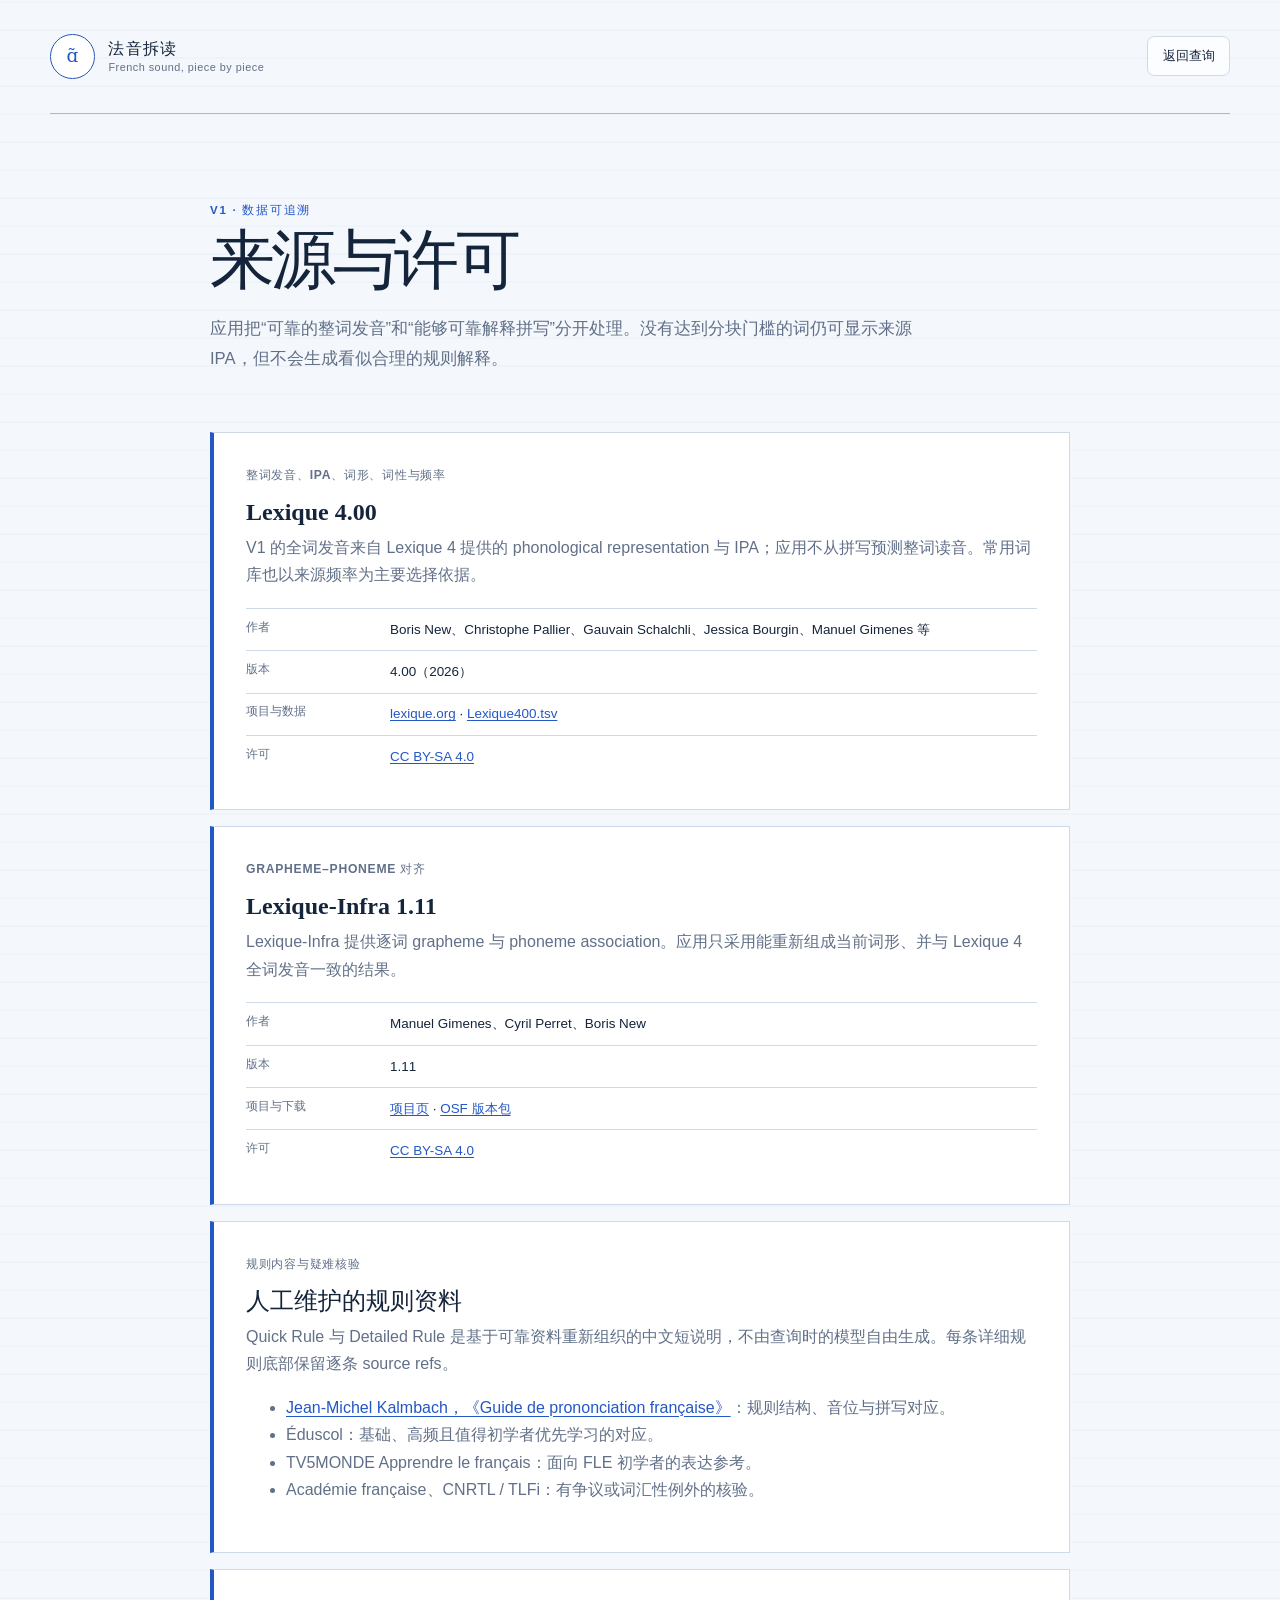
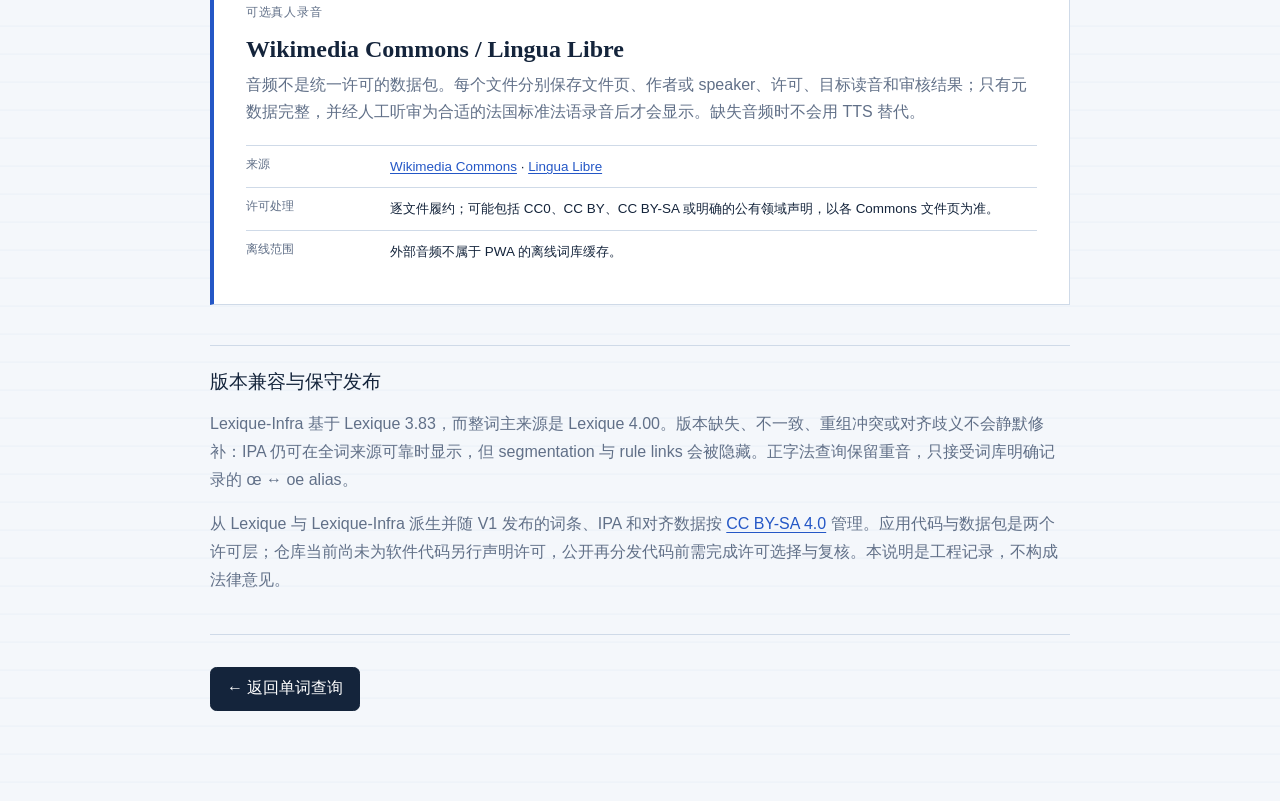
==== sources.html @ c05f5224 "Publish French pronunciation PWA" ====
<!doctype html>
<html lang="zh-CN">
<head>
  <meta charset="utf-8">
  <meta name="viewport" content="width=device-width, initial-scale=1">
  <meta name="theme-color" content="#17335f">
  <meta name="description" content="法音拆读 V1 的数据来源、许可、筛选原则和已知限制。">
  <title>来源与许可 · 法音拆读</title>
  <link rel="icon" href="icon.svg" type="image/svg+xml">
  <link rel="stylesheet" href="style.css">
</head>
<body>
  <a class="skip-link" href="#sources">跳到来源正文</a>
  <header class="site-header">
    <a class="brand" href="./" aria-label="返回法音拆读首页"><span class="brand-mark" aria-hidden="true">ɑ̃</span><span><strong>法音拆读</strong><small>French sound, piece by piece</small></span></a>
    <a class="quiet-link" href="./index.html">返回查询</a>
  </header>

  <main id="sources" class="document-main">
    <header class="document-hero">
      <p class="eyebrow">V1 · 数据可追溯</p>
      <h1>来源与许可</h1>
      <p class="document-lead">应用把“可靠的整词发音”和“能够可靠解释拼写”分开处理。没有达到分块门槛的词仍可显示来源 IPA，但不会生成看似合理的规则解释。</p>
    </header>

    <article class="source-card">
      <p class="source-role">整词发音、IPA、词形、词性与频率</p>
      <h2>Lexique 4.00</h2>
      <p>V1 的全词发音来自 Lexique 4 提供的 phonological representation 与 IPA；应用不从拼写预测整词读音。常用词库也以来源频率为主要选择依据。</p>
      <dl>
        <div><dt>作者</dt><dd>Boris New、Christophe Pallier、Gauvain Schalchli、Jessica Bourgin、Manuel Gimenes 等</dd></div>
        <div><dt>版本</dt><dd>4.00（2026）</dd></div>
        <div><dt>项目与数据</dt><dd><a href="https://www.lexique.org/" rel="noreferrer">lexique.org</a> · <a href="https://www.lexique.org/databases/Lexique400/Lexique400.tsv" rel="noreferrer">Lexique400.tsv</a></dd></div>
        <div><dt>许可</dt><dd><a href="https://creativecommons.org/licenses/by-sa/4.0/deed.zh-hans" rel="noreferrer">CC BY-SA 4.0</a></dd></div>
      </dl>
    </article>

    <article class="source-card">
      <p class="source-role">GRAPHEME–PHONEME 对齐</p>
      <h2>Lexique-Infra 1.11</h2>
      <p>Lexique-Infra 提供逐词 grapheme 与 phoneme association。应用只采用能重新组成当前词形、并与 Lexique 4 全词发音一致的结果。</p>
      <dl>
        <div><dt>作者</dt><dd>Manuel Gimenes、Cyril Perret、Boris New</dd></div>
        <div><dt>版本</dt><dd>1.11</dd></div>
        <div><dt>项目与下载</dt><dd><a href="https://www.lexique.org/?page_id=331" rel="noreferrer">项目页</a> · <a href="https://osf.io/xenas/download" rel="noreferrer">OSF 版本包</a></dd></div>
        <div><dt>许可</dt><dd><a href="https://creativecommons.org/licenses/by-sa/4.0/deed.zh-hans" rel="noreferrer">CC BY-SA 4.0</a></dd></div>
      </dl>
    </article>

    <article class="source-card">
      <p class="source-role">规则内容与疑难核验</p>
      <h2>人工维护的规则资料</h2>
      <p>Quick Rule 与 Detailed Rule 是基于可靠资料重新组织的中文短说明，不由查询时的模型自由生成。每条详细规则底部保留逐条 source refs。</p>
      <ul>
        <li><a href="https://research.jyu.fi/phonfr/index.html" rel="noreferrer">Jean-Michel Kalmbach，《Guide de prononciation française》</a>：规则结构、音位与拼写对应。</li>
        <li>Éduscol：基础、高频且值得初学者优先学习的对应。</li>
        <li>TV5MONDE Apprendre le français：面向 FLE 初学者的表达参考。</li>
        <li>Académie française、CNRTL / TLFi：有争议或词汇性例外的核验。</li>
      </ul>
    </article>

    <article class="source-card">
      <p class="source-role">可选真人录音</p>
      <h2>Wikimedia Commons / Lingua Libre</h2>
      <p>音频不是统一许可的数据包。每个文件分别保存文件页、作者或 speaker、许可、目标读音和审核结果；只有元数据完整，并经人工听审为合适的法国标准法语录音后才会显示。缺失音频时不会用 TTS 替代。</p>
      <dl>
        <div><dt>来源</dt><dd><a href="https://commons.wikimedia.org/" rel="noreferrer">Wikimedia Commons</a> · <a href="https://lingualibre.org/" rel="noreferrer">Lingua Libre</a></dd></div>
        <div><dt>许可处理</dt><dd>逐文件履约；可能包括 CC0、CC BY、CC BY-SA 或明确的公有领域声明，以各 Commons 文件页为准。</dd></div>
        <div><dt>离线范围</dt><dd>外部音频不属于 PWA 的离线词库缓存。</dd></div>
      </dl>
    </article>

    <section class="method-note">
      <h2>版本兼容与保守发布</h2>
      <p>Lexique-Infra 基于 Lexique 3.83，而整词主来源是 Lexique 4.00。版本缺失、不一致、重组冲突或对齐歧义不会静默修补：IPA 仍可在全词来源可靠时显示，但 segmentation 与 rule links 会被隐藏。正字法查询保留重音，只接受词库明确记录的 <span lang="fr">œ ↔ oe</span> alias。</p>
      <p>从 Lexique 与 Lexique-Infra 派生并随 V1 发布的词条、IPA 和对齐数据按 <a href="https://creativecommons.org/licenses/by-sa/4.0/deed.zh-hans" rel="noreferrer">CC BY-SA 4.0</a> 管理。应用代码与数据包是两个许可层；仓库当前尚未为软件代码另行声明许可，公开再分发代码前需完成许可选择与复核。本说明是工程记录，不构成法律意见。</p>
    </section>

    <a class="back-home" href="./index.html">← 返回单词查询</a>
  </main>
</body>
</html>
---- style.css ----
:root {
  color-scheme: light;
  --paper: #f4f7fb;
  --paper-deep: #e9eff7;
  --surface: #ffffff;
  --ink: #14243b;
  --muted: #617088;
  --hairline: #cfdae8;
  --rule-blue: #2457c6;
  --rule-blue-soft: #e7efff;
  --silent: #67758a;
  --silent-soft: #edf1f5;
  --special: #985413;
  --special-soft: #fff0dc;
  --danger: #aa2e25;
  --danger-soft: #fff0ee;
  --success: #276a54;
  --shadow: 0 24px 70px rgba(28, 51, 85, 0.12);
  --display: "Iowan Old Style", "Palatino Linotype", "Songti SC", STSong, serif;
  --body: "Segoe UI", "Microsoft YaHei UI", "PingFang SC", sans-serif;
  --phonetic: "Charis SIL", "Doulos SIL", "Times New Roman", serif;
  font-family: var(--body);
  color: var(--ink);
  background: var(--paper);
  font-synthesis: none;
}

* { box-sizing: border-box; }

html { scroll-behavior: smooth; }

body {
  margin: 0;
  min-width: 320px;
  min-height: 100vh;
  background:
    linear-gradient(rgba(71, 116, 185, 0.055) 1px, transparent 1px) 0 7.1rem / 100% 1.75rem,
    var(--paper);
}

button, input { font: inherit; }
button { color: inherit; }
a { color: var(--rule-blue); text-underline-offset: 0.18em; }

button:focus-visible,
input:focus-visible,
a:focus-visible,
summary:focus-visible {
  outline: 3px solid rgba(36, 87, 198, 0.32);
  outline-offset: 3px;
}

.skip-link {
  position: fixed;
  z-index: 50;
  left: 1rem;
  top: 1rem;
  transform: translateY(-180%);
  padding: 0.7rem 1rem;
  border-radius: 0.4rem;
  background: var(--ink);
  color: white;
}
.skip-link:focus { transform: translateY(0); }

.site-header {
  width: min(1180px, calc(100% - 3rem));
  margin: 0 auto;
  min-height: 7.1rem;
  display: flex;
  align-items: center;
  justify-content: space-between;
  gap: 2rem;
  border-bottom: 1px solid rgba(93, 116, 148, 0.45);
}

.brand {
  display: inline-flex;
  align-items: center;
  gap: 0.85rem;
  color: var(--ink);
  text-decoration: none;
}

.brand-mark {
  width: 2.8rem;
  height: 2.8rem;
  display: grid;
  place-items: center;
  border: 1px solid var(--rule-blue);
  border-radius: 50%;
  font: 1.15rem/1 var(--phonetic);
  color: var(--rule-blue);
  background: var(--surface);
}

.brand strong { display: block; font: 700 1rem/1.2 var(--body); letter-spacing: 0.08em; }
.brand small { display: block; margin-top: 0.2rem; color: var(--muted); font: 0.68rem/1.2 var(--body); letter-spacing: 0.045em; }

.header-actions { display: flex; align-items: center; justify-content: flex-end; gap: 0.7rem; }
.offline-status { color: var(--success); font-size: 0.78rem; white-space: nowrap; }
.offline-status::before { content: ""; display: inline-block; width: 0.45rem; height: 0.45rem; margin-right: 0.4rem; border-radius: 50%; background: currentColor; vertical-align: 0.08rem; }
.offline-status.is-offline { color: var(--special); }

.quiet-button,
.copy-link,
.primary-inline {
  border: 1px solid var(--hairline);
  border-radius: 0.45rem;
  padding: 0.62rem 0.9rem;
  background: rgba(255, 255, 255, 0.74);
  cursor: pointer;
}
.quiet-button:hover, .copy-link:hover { border-color: var(--rule-blue); color: var(--rule-blue); }

main { width: min(1180px, calc(100% - 3rem)); margin: 0 auto; }

.lookup-hero {
  min-height: 28rem;
  display: grid;
  grid-template-columns: minmax(0, 1fr) minmax(32rem, 1.05fr);
  gap: clamp(3rem, 6vw, 5rem);
  align-items: center;
  padding: 4.6rem 0 4.1rem;
}

.eyebrow {
  margin: 0 0 0.7rem;
  color: var(--rule-blue);
  font-size: 0.72rem;
  font-weight: 760;
  letter-spacing: 0.15em;
  text-transform: uppercase;
}

h1, h2, h3, p { margin-top: 0; }

h1 {
  margin-bottom: 1.15rem;
  font: 700 clamp(2.7rem, 5.1vw, 4.6rem)/0.98 var(--display);
  letter-spacing: -0.055em;
}

.hero-note { max-width: 31rem; margin-bottom: 0; color: var(--muted); line-height: 1.78; }

.lookup-form {
  position: relative;
  padding: clamp(1.4rem, 3vw, 2.25rem);
  border: 1px solid rgba(79, 108, 150, 0.42);
  border-left: 0.33rem solid var(--danger);
  background: rgba(255, 255, 255, 0.88);
  box-shadow: var(--shadow);
  backdrop-filter: blur(12px);
}

.lookup-form > label {
  display: block;
  margin-bottom: 0.9rem;
  font-weight: 720;
  letter-spacing: 0.02em;
}

.search-line { display: grid; grid-template-columns: 1fr auto; align-items: stretch; }
.search-line input {
  width: 100%;
  min-width: 0;
  border: 0;
  border-bottom: 2px solid var(--ink);
  border-radius: 0;
  padding: 0.45rem 0.3rem 0.55rem;
  background: transparent;
  color: var(--ink);
  font: 700 clamp(1.8rem, 4vw, 3.1rem)/1.1 var(--display);
  letter-spacing: -0.025em;
}
.search-line input::placeholder { color: #9aa6b7; }
.search-line input:focus { border-color: var(--rule-blue); outline: none; }

.search-button {
  margin-left: 1rem;
  border: 0;
  border-radius: 0.45rem;
  padding: 0.7rem 1.3rem;
  background: var(--ink);
  color: white;
  font-weight: 740;
  cursor: pointer;
}
.search-button:hover { background: var(--rule-blue); }

#search-help { margin: 0.85rem 0 0; color: var(--muted); font-size: 0.82rem; }
kbd { border: 1px solid var(--hairline); border-bottom-width: 2px; border-radius: 0.25rem; padding: 0 0.32rem; background: var(--paper); font-size: 0.72rem; }

.sample-words { display: flex; flex-wrap: wrap; align-items: center; gap: 0.45rem; margin-top: 1.45rem; }
.sample-words span { margin-right: 0.25rem; color: var(--muted); font-size: 0.78rem; }
.sample-words button,
.example-list button {
  border: 0;
  border-radius: 999px;
  padding: 0.38rem 0.68rem;
  background: var(--rule-blue-soft);
  color: #173f95;
  font: 0.86rem/1.2 var(--display);
  cursor: pointer;
}
.sample-words button:hover, .example-list button:hover { background: var(--rule-blue); color: white; }

.audit-strip {
  display: grid;
  grid-template-columns: repeat(4, 1fr);
  margin-bottom: 2.5rem;
  border-block: 1px solid var(--hairline);
  background: rgba(244, 247, 251, 0.82);
}
.audit-strip p { display: flex; align-items: baseline; gap: 0.6rem; margin: 0; padding: 1.05rem 1.1rem; border-right: 1px solid var(--hairline); }
.audit-strip p:first-child { padding-left: 0; }
.audit-strip p:last-child { border-right: 0; }
.audit-strip strong { font: 700 1.25rem/1 var(--phonetic); }
.audit-strip span { color: var(--muted); font-size: 0.78rem; }

.legend { display: flex; flex-wrap: wrap; gap: 0.8rem 1.25rem; margin-bottom: 1.1rem; color: var(--muted); font-size: 0.78rem; }
.legend span { display: inline-flex; align-items: center; gap: 0.38rem; }
.legend-dot { width: 0.58rem; height: 0.58rem; border-radius: 0.13rem; background: var(--hairline); }
.legend-dot.rule { background: var(--rule-blue); }
.legend-dot.silent { background: var(--silent); }
.legend-dot.special { background: var(--special); }
.legend-dot.uncertain { background: var(--danger); }

.result-shell { scroll-margin-top: 1.5rem; min-height: 26rem; padding-bottom: 5rem; }
.loading-state { min-height: 22rem; display: grid; place-items: center; align-content: center; color: var(--muted); }
.loading-mark { width: 2.2rem; height: 2.2rem; margin-bottom: 1rem; border: 2px solid var(--hairline); border-top-color: var(--rule-blue); border-radius: 50%; animation: spin 0.9s linear infinite; }

.word-card,
.empty-card {
  border: 1px solid var(--hairline);
  border-radius: 0.65rem;
  background: var(--surface);
  box-shadow: var(--shadow);
  overflow: hidden;
}

.result-enter { animation: enter 340ms cubic-bezier(0.22, 1, 0.36, 1) both; }

.word-heading {
  display: flex;
  align-items: flex-start;
  justify-content: space-between;
  gap: 2rem;
  padding: clamp(1.6rem, 4vw, 3rem);
  border-bottom: 1px solid var(--hairline);
  background: linear-gradient(105deg, #ffffff 55%, #eef3fa);
}
.word-meta { display: flex; align-items: center; gap: 0.7rem; margin-bottom: 0.8rem; color: var(--muted); font-size: 0.78rem; }
.word-heading h2, .empty-word {
  margin: 0;
  font: 700 clamp(3.2rem, 8vw, 7.2rem)/0.92 var(--display);
  letter-spacing: -0.065em;
}
.ipa { margin: 0.8rem 0 0; color: var(--rule-blue); font: 400 clamp(1.7rem, 3.6vw, 3rem)/1.1 var(--phonetic); letter-spacing: 0.015em; }

.word-status { display: inline-flex; align-items: center; border-radius: 999px; padding: 0.28rem 0.58rem; background: #e9f4ef; color: var(--success); font-size: 0.7rem; font-weight: 760; letter-spacing: 0.04em; }
.word-status.uncertain { background: var(--danger-soft); color: var(--danger); }
.word-status.not_found { background: var(--silent-soft); color: var(--silent); }

.copy-link { flex: 0 0 auto; font-size: 0.78rem; }

.pronunciation-tabs { display: flex; gap: 0; padding: 1.2rem clamp(1.6rem, 4vw, 3rem) 0; overflow-x: auto; }
.pronunciation-tabs button { min-width: 8rem; border: 0; border-bottom: 2px solid var(--hairline); padding: 0.7rem 1.1rem; background: transparent; color: var(--muted); cursor: pointer; }
.pronunciation-tabs button[aria-selected="true"] { border-color: var(--rule-blue); color: var(--ink); background: var(--rule-blue-soft); }
.pronunciation-tabs span { display: block; font: 1.15rem var(--phonetic); }
.pronunciation-tabs small { font-size: 0.68rem; }

.data-warning { display: flex; flex-direction: column; gap: 0.35rem; margin: 1.5rem clamp(1.6rem, 4vw, 3rem) 0; border-left: 0.28rem solid var(--danger); padding: 0.9rem 1rem; background: var(--danger-soft); color: #74251f; line-height: 1.55; }
.data-warning span { font-size: 0.83rem; }

.alignment-section { padding: clamp(2rem, 5vw, 4rem) clamp(1.6rem, 4vw, 3rem); }
.section-heading { display: flex; align-items: end; justify-content: space-between; gap: 2rem; margin-bottom: 1.6rem; }
.section-heading h3 { margin: 0; font: 700 clamp(1.45rem, 2.5vw, 2rem)/1.1 var(--display); }
.section-heading > p { max-width: 29rem; margin: 0; color: var(--muted); font-size: 0.82rem; line-height: 1.6; text-align: right; }

.segments {
  display: flex;
  flex-wrap: wrap;
  align-items: stretch;
  gap: 0.72rem;
  padding: 1rem;
  border: 1px solid var(--hairline);
  background:
    linear-gradient(rgba(64, 107, 173, 0.1) 1px, transparent 1px) 0 3.75rem / 100% 3.75rem,
    #fbfdff;
}

.segment {
  position: relative;
  flex: 1 1 5.5rem;
  min-width: 5.2rem;
  max-width: 10rem;
  display: grid;
  grid-template-rows: 2.7rem 2.7rem auto;
  place-items: center;
  border: 1px solid var(--hairline);
  border-top: 0.25rem solid var(--hairline);
  border-radius: 0.38rem;
  padding: 0;
  background: rgba(255, 255, 255, 0.96);
  text-align: center;
  overflow: hidden;
}
button.segment { appearance: none; cursor: pointer; }
.segment:hover { transform: translateY(-1px); }
.segment.rule { border-color: #9ab4ee; border-top-color: var(--rule-blue); background: var(--rule-blue-soft); }
.segment.silent { border-color: #c6ced9; border-top-color: var(--silent); background: var(--silent-soft); }
.segment.special { border-color: #eccb9d; border-top-color: var(--special); background: var(--special-soft); }
.segment.uncertain { border-color: #efb3ae; border-top-color: var(--danger); background: var(--danger-soft); }
.grapheme { align-self: stretch; width: 100%; display: grid; place-items: center; border-bottom: 1px solid rgba(108, 130, 160, 0.24); font: 700 1.35rem/1 var(--display); }
.phoneme { font: 1.18rem/1 var(--phonetic); }
.segment-status { margin-bottom: 0.42rem; color: var(--muted); font-size: 0.62rem; font-weight: 700; letter-spacing: 0.055em; }
.segment.rule .segment-status { color: var(--rule-blue); }
.segment.special .segment-status { color: var(--special); }
.segment.uncertain .segment-status { color: var(--danger); }
.rule-cue { position: absolute; inset: auto 0 0; transform: translateY(100%); padding: 0.28rem; background: var(--rule-blue); color: white; font-size: 0.62rem; transition: transform 160ms ease; }
.segment.rule:hover .rule-cue, .segment.rule:focus-visible .rule-cue, .segment.silent:hover .rule-cue, .segment.silent:focus-visible .rule-cue { transform: translateY(0); }

.audio-block { margin: 0 clamp(1.6rem, 4vw, 3rem) 2rem; padding: 1rem; border: 1px solid var(--hairline); background: var(--paper); }
.audio-block audio { width: 100%; }
.audio-block p { margin: 0.5rem 0 0; color: var(--muted); font-size: 0.75rem; }

.quick-rules { padding: 0 clamp(1.6rem, 4vw, 3rem) clamp(2.2rem, 5vw, 3.8rem); }
.quick-rules-heading { margin-bottom: 1.2rem; }
.quick-rule-grid { display: grid; grid-template-columns: repeat(2, minmax(0, 1fr)); gap: 0.85rem; }
.quick-rule-card { position: relative; min-height: 15rem; display: flex; flex-direction: column; border: 1px solid #bfd0f5; border-radius: 0.55rem; padding: 1.2rem; background: linear-gradient(145deg, #fff 55%, #f1f5ff); }
.quick-rule-symbol { display: flex; align-items: baseline; justify-content: space-between; gap: 1rem; margin-bottom: 1rem; color: var(--rule-blue); }
.quick-rule-symbol span { max-width: 72%; font: 700 1rem/1.2 var(--display); }
.quick-rule-symbol strong { font: 400 1.05rem/1.2 var(--phonetic); }
.quick-rule-card h4 { margin: 0 0 0.55rem; font: 700 1.16rem/1.25 var(--display); }
.quick-rule-card > p { margin-bottom: 1rem; color: var(--muted); font-size: 0.86rem; line-height: 1.65; }
.quick-rule-examples { display: flex; flex-wrap: wrap; gap: 0.35rem; margin-top: auto; }
.rule-example { border: 1px solid #b8c9ee; border-radius: 999px; padding: 0.45rem 0.72rem; background: var(--rule-blue-soft); color: #173f95; font: 0.92rem/1.2 var(--display); text-decoration: none; }
button.rule-example { cursor: pointer; }
button.rule-example:hover { border-color: var(--rule-blue); background: var(--rule-blue); color: white; }
.rule-example.is-static { border-color: var(--hairline); background: var(--paper); color: var(--muted); }
.rule-example.compact { padding: 0.3rem 0.55rem; font-size: 0.78rem; }
.rule-detail-link { align-self: flex-start; margin-top: 1rem; border: 0; padding: 0.25rem 0; background: transparent; color: var(--rule-blue); font-size: 0.8rem; font-weight: 740; cursor: pointer; }
.rule-detail-link span { display: inline-block; transition: transform 150ms ease; }
.rule-detail-link:hover span { transform: translateX(0.2rem); }

.evidence { border-top: 1px solid var(--hairline); background: #f9fbfd; }
.evidence > summary { display: flex; align-items: center; justify-content: space-between; gap: 1rem; padding: 1.1rem clamp(1.6rem, 4vw, 3rem); cursor: pointer; font-weight: 720; list-style: none; }
.evidence > summary::-webkit-details-marker { display: none; }
.evidence > summary::after { content: "+"; color: var(--rule-blue); font-size: 1.3rem; }
.evidence[open] > summary::after { content: "−"; }
.evidence > summary small { margin-left: auto; color: var(--muted); font-weight: 400; }
.evidence-body { padding: 0 clamp(1.6rem, 4vw, 3rem) 2rem; }
.evidence dl { margin: 0; }
.evidence dl > div { display: grid; grid-template-columns: 8rem 1fr; gap: 1rem; padding: 0.85rem 0; border-top: 1px solid var(--hairline); }
.evidence dt { color: var(--muted); font-size: 0.78rem; }
.evidence dd { margin: 0; font-size: 0.82rem; line-height: 1.6; }
code { border-radius: 0.22rem; padding: 0.12rem 0.32rem; background: var(--paper-deep); font-family: Consolas, monospace; }
.debug { margin-top: 1rem; }
.debug summary { cursor: pointer; color: var(--muted); font-size: 0.78rem; }
pre { max-height: 24rem; overflow: auto; white-space: pre-wrap; word-break: break-word; padding: 1rem; background: #111e30; color: #dce8fa; font: 0.72rem/1.55 Consolas, monospace; }

.empty-card { padding: clamp(2rem, 7vw, 5.5rem); text-align: center; }
.empty-card .empty-word { margin: 1.4rem 0 1rem; color: var(--silent); }
.empty-card h2 { margin-bottom: 0.7rem; font: 700 1.8rem/1.2 var(--display); }
.empty-card > p:not(.empty-word) { max-width: 38rem; margin-inline: auto; color: var(--muted); line-height: 1.7; }
.empty-card details { max-width: 38rem; margin: 1.4rem auto 0; color: var(--muted); }
.empty-card summary { cursor: pointer; }
.primary-inline { margin-top: 0.7rem; border-color: var(--ink); background: var(--ink); color: white; }

footer { width: min(1180px, calc(100% - 3rem)); margin: 0 auto; padding: 2rem 0 3rem; border-top: 1px solid var(--hairline); color: var(--muted); font-size: 0.78rem; line-height: 1.65; }
footer p { max-width: 60rem; margin-bottom: 0.45rem; }

dialog {
  width: min(42rem, calc(100% - 2rem));
  max-height: min(44rem, calc(100vh - 2rem));
  border: 1px solid var(--hairline);
  border-radius: 0.65rem;
  padding: 0;
  color: var(--ink);
  background: var(--surface);
  box-shadow: 0 28px 90px rgba(8, 24, 47, 0.28);
}
dialog::backdrop { background: rgba(13, 29, 51, 0.52); backdrop-filter: blur(3px); }
.dialog-bar { position: sticky; z-index: 2; top: 0; display: flex; align-items: center; justify-content: space-between; gap: 1rem; padding: 1.2rem 1.4rem; border-bottom: 1px solid var(--hairline); background: rgba(255, 255, 255, 0.96); }
.dialog-bar p, .dialog-bar h2 { margin: 0; }
.dialog-bar h2 { font: 700 1.6rem/1.1 var(--display); }
.icon-button { width: 2.2rem; height: 2.2rem; display: grid; place-items: center; border: 1px solid var(--hairline); border-radius: 50%; background: white; color: var(--muted); font-size: 1.25rem; cursor: pointer; }
.sheet-dialog { width: min(46rem, calc(100% - 2rem)); height: 100dvh; max-height: 100dvh; margin: 0 0 0 auto; border-block: 0; border-right: 0; border-radius: 0.8rem 0 0 0.8rem; }
.sheet-dialog[open] { animation: drawer-in 240ms cubic-bezier(0.22, 1, 0.36, 1) both; }
.dialog-context { margin-top: 0.2rem !important; color: var(--muted); font-size: 0.72rem; }
.rule-back-button { display: inline-flex; align-items: center; gap: 0.35rem; border: 1px solid var(--hairline); border-radius: 999px; padding: 0.55rem 0.8rem; background: white; color: var(--muted); font-size: 0.78rem; cursor: pointer; }
.rule-back-button strong { max-width: 9rem; overflow: hidden; color: var(--ink); text-overflow: ellipsis; white-space: nowrap; }
#rule-dialog-content { padding: 0 2rem 2.5rem; }
.rule-detail-heading { padding: 2rem 0 0.2rem; }
.rule-detail-symbol { display: grid; grid-template-columns: minmax(0, 1fr) auto minmax(5rem, auto); align-items: center; gap: 0.8rem; margin-bottom: 1.15rem; border-block: 1px solid var(--hairline); padding: 0.8rem 0; color: var(--rule-blue); }
.rule-detail-symbol span { overflow-wrap: anywhere; font: 700 1.05rem/1.25 var(--display); }
.rule-detail-symbol i { color: #8aa1c4; font-style: normal; }
.rule-detail-symbol strong { text-align: right; font: 400 1.35rem/1.2 var(--phonetic); }
#rule-dialog-content h2 { margin: 0; font: 700 clamp(2rem, 5vw, 3.15rem)/1.08 var(--display); letter-spacing: -0.035em; }
.rule-id { margin: 0.7rem 0 1.4rem; color: var(--muted); font: 0.68rem Consolas, monospace; }
.rule-core { border-left: 0.27rem solid var(--rule-blue); padding: 1rem 1.05rem; background: var(--rule-blue-soft); font-size: 1.04rem; font-weight: 650; line-height: 1.7; }
.rule-detail-section { margin-top: 1.8rem; }
.rule-detail-section h3 { margin-bottom: 0.72rem; font: 700 1rem var(--body); }
.rule-detail-section ul { margin: 0; padding-left: 1.2rem; color: var(--muted); line-height: 1.7; }
.rule-detail-section li + li { margin-top: 0.35rem; }
.rule-learner-explanation p { margin-bottom: 0.65rem; color: var(--muted); line-height: 1.75; }
.rule-conditions, .rule-non-applications, .rule-exceptions { border-left: 2px solid var(--hairline); padding-left: 1rem; }
.rule-conditions { border-left-color: var(--rule-blue); }
.rule-non-applications { border-left-color: var(--silent); }
.rule-exceptions { border-left-color: var(--special); }
.example-list { display: flex; flex-wrap: wrap; gap: 0.5rem; }
.example-hint { margin: 0.65rem 0 0; color: var(--muted); font-size: 0.72rem; }
.related-rule-list { display: grid; gap: 0.55rem; }
.related-rule-list button { display: flex; flex-direction: column; align-items: flex-start; gap: 0.3rem; border: 1px solid var(--hairline); border-radius: 0.45rem; padding: 0.75rem 0.85rem; background: #fbfdff; text-align: left; cursor: pointer; }
.related-rule-list button:hover { border-color: var(--rule-blue); background: var(--rule-blue-soft); }
.related-rule-list span { color: var(--rule-blue); font-weight: 720; }
.related-rule-list small { color: var(--muted); line-height: 1.5; }
.rule-sources { margin-top: 2.2rem; border-top: 1px solid var(--hairline); color: var(--muted); }
.rule-sources > summary { display: flex; align-items: center; justify-content: space-between; padding: 1rem 0; cursor: pointer; font-size: 0.78rem; font-weight: 700; }
.rule-sources > summary span { min-width: 1.4rem; border-radius: 999px; padding: 0.1rem 0.4rem; background: var(--paper-deep); text-align: center; }
.rule-source-list { display: grid; gap: 0.7rem; padding-bottom: 0.5rem; }
.rule-source-list article { border-left: 2px solid var(--hairline); padding-left: 0.8rem; }
.rule-source-list h4 { margin: 0 0 0.25rem; font-size: 0.8rem; }
.rule-source-list p { margin: 0 0 0.25rem; font-size: 0.74rem; }
.rule-source-list small { display: block; line-height: 1.55; }
.rule-bottom-back { width: 100%; margin-top: 1.8rem; border: 1px solid var(--ink); border-radius: 0.45rem; padding: 0.8rem 1rem; background: var(--ink); color: white; font-weight: 720; cursor: pointer; }

.index-dialog { width: min(58rem, calc(100% - 2rem)); }
.index-search-label { display: block; margin: 1.2rem 1.4rem 0.45rem; color: var(--muted); font-size: 0.75rem; }
.index-search { width: calc(100% - 2.8rem); margin: 0 1.4rem 1.2rem; border: 1px solid var(--hairline); border-radius: 0.4rem; padding: 0.8rem 0.9rem; background: var(--paper); }
.word-index-list { display: grid; grid-template-columns: repeat(4, 1fr); gap: 0.55rem; padding: 0 1.4rem 1.6rem; }
.word-index-list > button { display: flex; align-items: center; justify-content: space-between; gap: 0.45rem; border: 1px solid var(--hairline); border-radius: 0.35rem; padding: 0.7rem; background: white; cursor: pointer; text-align: left; }
.word-index-list > button:hover { border-color: var(--rule-blue); background: var(--rule-blue-soft); }
.word-index-list > button > span:first-child { overflow: hidden; text-overflow: ellipsis; font: 1rem var(--display); }
.word-index-list .word-status { flex: 0 0 auto; width: 0.52rem; height: 0.52rem; overflow: hidden; padding: 0; color: transparent; }
.index-empty { grid-column: 1 / -1; color: var(--muted); }

noscript { display: block; padding: 1rem; background: var(--danger-soft); color: var(--danger); text-align: center; }

@keyframes spin { to { transform: rotate(360deg); } }
@keyframes enter { from { opacity: 0; transform: translateY(0.7rem); } to { opacity: 1; transform: none; } }
@keyframes drawer-in { from { opacity: 0; transform: translateX(1.5rem); } to { opacity: 1; transform: none; } }

@media (max-width: 860px) {
  .lookup-hero { grid-template-columns: 1fr; gap: 2.2rem; padding-top: 3.2rem; }
  .hero-copy { max-width: 42rem; }
  .audit-strip { grid-template-columns: repeat(2, 1fr); }
  .audit-strip p:nth-child(2) { border-right: 0; }
  .audit-strip p:first-child { padding-left: 1.1rem; }
  .audit-strip p:nth-child(-n+2) { border-bottom: 1px solid var(--hairline); }
  .word-index-list { grid-template-columns: repeat(3, 1fr); }
  .quick-rule-grid { grid-template-columns: 1fr; }
}

@media (max-width: 620px) {
  body { background-size: 100% 1.55rem; }
  .site-header, main, footer { width: min(100% - 1.5rem, 1180px); }
  .site-header { min-height: 5.4rem; }
  .brand small { display: none; }
  .quiet-button { padding: 0.5rem 0.65rem; font-size: 0.75rem; }
  .lookup-hero { min-height: 0; padding: 2.8rem 0 2.4rem; }
  h1 { font-size: clamp(2.55rem, 13vw, 4.2rem); }
  .lookup-form { padding: 1.25rem; }
  .search-line { grid-template-columns: 1fr; }
  .search-line input { font-size: 2rem; }
  .search-button { margin: 0.9rem 0 0; padding: 0.75rem; }
  .sample-words button:nth-of-type(n+4) { display: none; }
  .audit-strip p { flex-direction: column; gap: 0.25rem; align-items: flex-start; }
  .legend { gap: 0.65rem 0.9rem; }
  .word-heading { flex-direction: column; gap: 1.3rem; }
  .word-heading h2, .empty-word { font-size: clamp(3rem, 18vw, 5.6rem); }
  .copy-link { align-self: flex-end; }
  .section-heading { align-items: flex-start; flex-direction: column; gap: 0.7rem; }
  .section-heading > p { text-align: left; }
  .segments { padding: 0.65rem; gap: 0.5rem; }
  .segment { flex-basis: 4.6rem; min-width: 4.6rem; }
  .evidence > summary { align-items: flex-start; flex-wrap: wrap; }
  .evidence > summary small { order: 3; width: 100%; margin: 0; }
  .evidence dl > div { grid-template-columns: 1fr; gap: 0.3rem; }
  .word-index-list { grid-template-columns: repeat(2, 1fr); }
  .quick-rule-card { min-height: 0; }
  .sheet-dialog { width: 100%; max-width: none; border: 0; border-radius: 0; }
  .sheet-dialog .dialog-bar { padding: 1rem; }
  #rule-dialog-content { padding-inline: 1.1rem; }
  .rule-back-button strong { max-width: 6rem; }
}

@media (prefers-reduced-motion: reduce) {
  *, *::before, *::after { scroll-behavior: auto !important; animation-duration: 0.01ms !important; animation-iteration-count: 1 !important; transition-duration: 0.01ms !important; }
}

/* V1: sharded search, recent queries, offline state and source disclosure. */
.quiet-link {
  border: 1px solid var(--hairline);
  border-radius: 0.45rem;
  padding: 0.62rem 0.9rem;
  background: rgba(255, 255, 255, 0.74);
  color: var(--ink);
  font-size: 0.82rem;
  text-decoration: none;
  white-space: nowrap;
}
.quiet-link:hover { border-color: var(--rule-blue); color: var(--rule-blue); }
.offline-status.is-preparing { color: var(--rule-blue); }
.lookup-panel { min-width: 0; }
.search-line { grid-template-columns: minmax(0, 1fr) auto; align-items: start; }
.combobox-shell { position: relative; min-width: 0; }
.search-suggestions {
  position: absolute;
  z-index: 12;
  inset: calc(100% + 0.45rem) 0 auto;
  max-height: 20rem;
  overflow-y: auto;
  border: 1px solid var(--hairline);
  border-radius: 0.45rem;
  padding: 0.3rem;
  background: var(--surface);
  box-shadow: 0 18px 42px rgba(20, 36, 59, 0.16);
}
.search-suggestions[hidden] { display: none; }
.search-suggestions button {
  width: 100%;
  min-height: 2.8rem;
  display: flex;
  align-items: baseline;
  justify-content: space-between;
  gap: 1rem;
  border: 0;
  border-radius: 0.28rem;
  padding: 0.62rem 0.7rem;
  background: transparent;
  text-align: left;
  cursor: pointer;
}
.search-suggestions button:hover,
.search-suggestions button[aria-selected="true"] { background: var(--rule-blue-soft); color: var(--rule-blue); }
.search-suggestions button span { font: 700 1.05rem/1.2 var(--display); }
.search-suggestions button small { color: var(--muted); font: 0.83rem/1.2 var(--phonetic); }
.recent-queries {
  margin-top: 0.65rem;
  border: 1px solid var(--hairline);
  border-top: 0;
  padding: 0.9rem 1.15rem 1rem;
  background: rgba(255, 255, 255, 0.62);
}
.recent-heading { display: flex; align-items: center; justify-content: space-between; gap: 1rem; }
.recent-heading h2 { margin: 0; color: var(--muted); font: 700 0.72rem/1.2 var(--body); letter-spacing: 0.08em; }
.recent-heading button { border: 0; padding: 0.25rem; background: transparent; color: var(--muted); font-size: 0.72rem; cursor: pointer; }
.recent-heading button:hover { color: var(--danger); }
.recent-list { display: flex; flex-wrap: wrap; gap: 0.38rem; margin-top: 0.65rem; }
.recent-list button { min-height: 2.15rem; border: 1px solid var(--hairline); border-radius: 999px; padding: 0.35rem 0.65rem; background: white; color: var(--ink); font: 0.84rem/1.2 var(--display); cursor: pointer; }
.recent-list button:hover { border-color: var(--rule-blue); color: var(--rule-blue); }
.word-status.source_conflict { background: var(--danger-soft); color: var(--danger); }
.word-status.special { background: var(--special-soft); color: var(--special); }
.data-warning.conflict { border-left-color: var(--special); background: var(--special-soft); color: #6f491f; }
.index-count { margin: -0.55rem 1.4rem 1rem; color: var(--muted); font-size: 0.72rem; }
.word-index-list > button small { flex: 0 0 auto; color: var(--muted); font: 0.76rem/1.2 var(--phonetic); }
.word-index-list .word-status { width: auto; height: auto; color: inherit; }
.index-more { display: block; width: calc(100% - 2.8rem); min-height: 2.8rem; margin: 0 1.4rem 1.5rem; border: 1px solid var(--hairline); border-radius: 0.4rem; background: var(--paper); color: var(--rule-blue); font-weight: 700; cursor: pointer; }
.index-more[hidden] { display: none; }

.document-main { width: min(860px, calc(100% - 3rem)); margin: 0 auto; padding: clamp(3rem, 7vw, 6rem) 0; }
.document-hero { max-width: 46rem; margin-bottom: 3.6rem; }
.document-hero h1 { margin-bottom: 1.3rem; }
.document-lead { color: var(--muted); font-size: 1.04rem; line-height: 1.8; }
.source-card { margin-top: 1rem; border: 1px solid var(--hairline); border-left: 0.28rem solid var(--rule-blue); padding: clamp(1.25rem, 4vw, 2rem); background: var(--surface); }
.source-card h2 { margin-bottom: 0.45rem; font: 700 1.5rem/1.2 var(--display); }
.source-role { color: var(--rule-blue); font-size: 0.76rem; font-weight: 750; letter-spacing: 0.06em; }
.source-card p, .source-card li { color: var(--muted); line-height: 1.72; }
.source-card dl { margin: 1.2rem 0 0; }
.source-card dl > div { display: grid; grid-template-columns: 8rem 1fr; gap: 1rem; padding: 0.62rem 0; border-top: 1px solid var(--hairline); }
.source-card dt { color: var(--muted); font-size: 0.78rem; }
.source-card dd { margin: 0; overflow-wrap: anywhere; font-size: 0.84rem; line-height: 1.6; }
.method-note { margin-top: 2.5rem; border-block: 1px solid var(--hairline); padding: 1.5rem 0; }
.method-note h2 { font: 700 1.2rem/1.25 var(--display); }
.method-note p, .method-note li { color: var(--muted); line-height: 1.75; }
.back-home { display: inline-flex; align-items: center; min-height: 2.75rem; margin-top: 2rem; border: 1px solid var(--ink); border-radius: 0.4rem; padding: 0 1rem; background: var(--ink); color: white; font-weight: 700; text-decoration: none; }

@media (max-width: 620px) {
  .search-line { grid-template-columns: 1fr; }
  .search-suggestions { max-height: 15rem; }
  .quiet-link { display: none; }
  .source-card dl > div { grid-template-columns: 1fr; gap: 0.25rem; }
}

/* Optional installation help: never interrupts a query. */
.install-hint { display: flex; align-items: center; flex-wrap: wrap; gap: .7rem; border: 1px solid var(--hairline); background: var(--surface); padding: .8rem 1rem; margin-top: 1rem; font-size: .85rem; }
.install-hint[hidden], #native-install[hidden] { display: none; }
.install-hint p { flex: 1 1 18rem; margin: 0; }
.install-hint button { min-height: 2.75rem; border: 0; background: transparent; color: var(--rule-blue); cursor: pointer; }
.install-content { padding: 1.4rem; line-height: 1.75; }
.install-content section { margin-block: 1.7rem; }
.install-content h3 { margin-bottom: .4rem; }
.install-note { color: var(--muted); font-size: .85rem; }
@media (max-width: 620px) {
  .site-header { flex-wrap: wrap; gap: .6rem; padding-block: 1rem; }
  .header-actions { flex-wrap: wrap; justify-content: flex-end; }
  .offline-status { display: block; order: 3; flex-basis: 100%; font-size: .72rem; }
  #install-button { display: inline-block; }
  .install-dialog { height: 100dvh; max-height: 100dvh; margin: 0; }
}
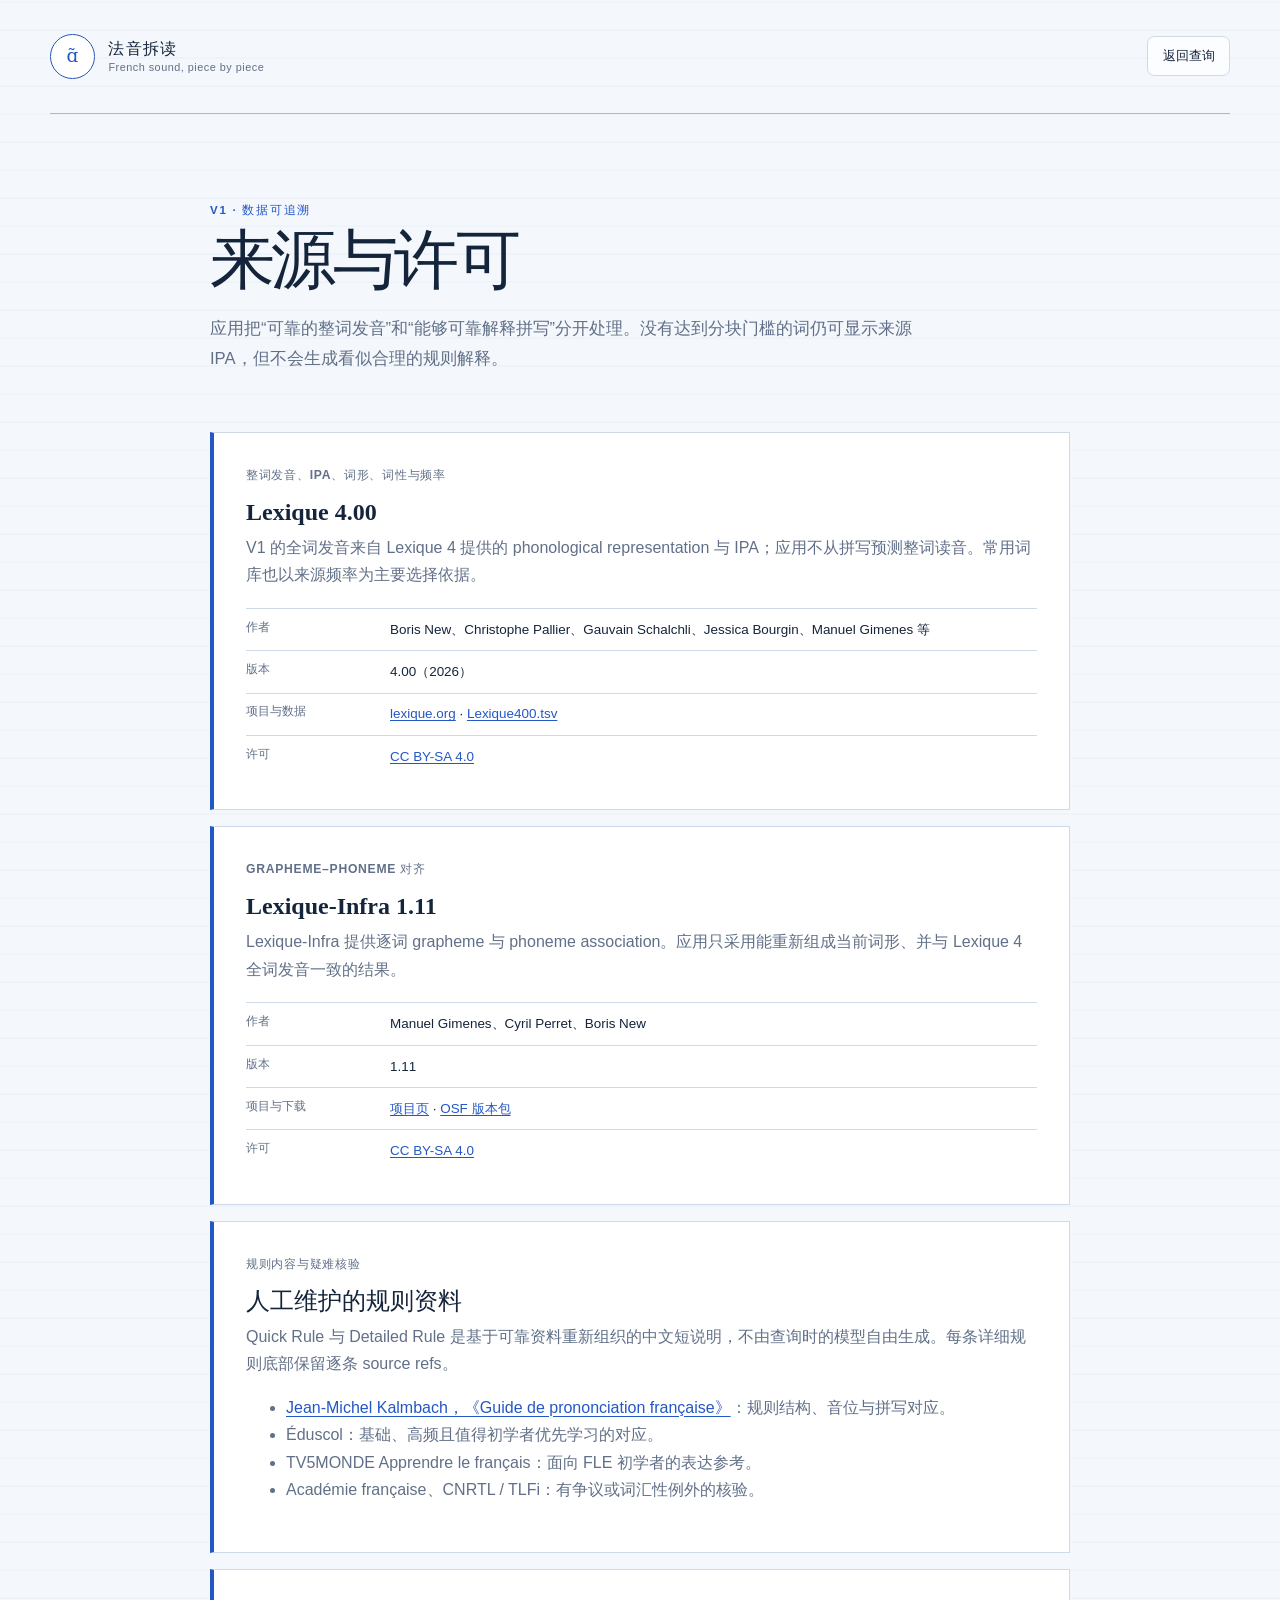
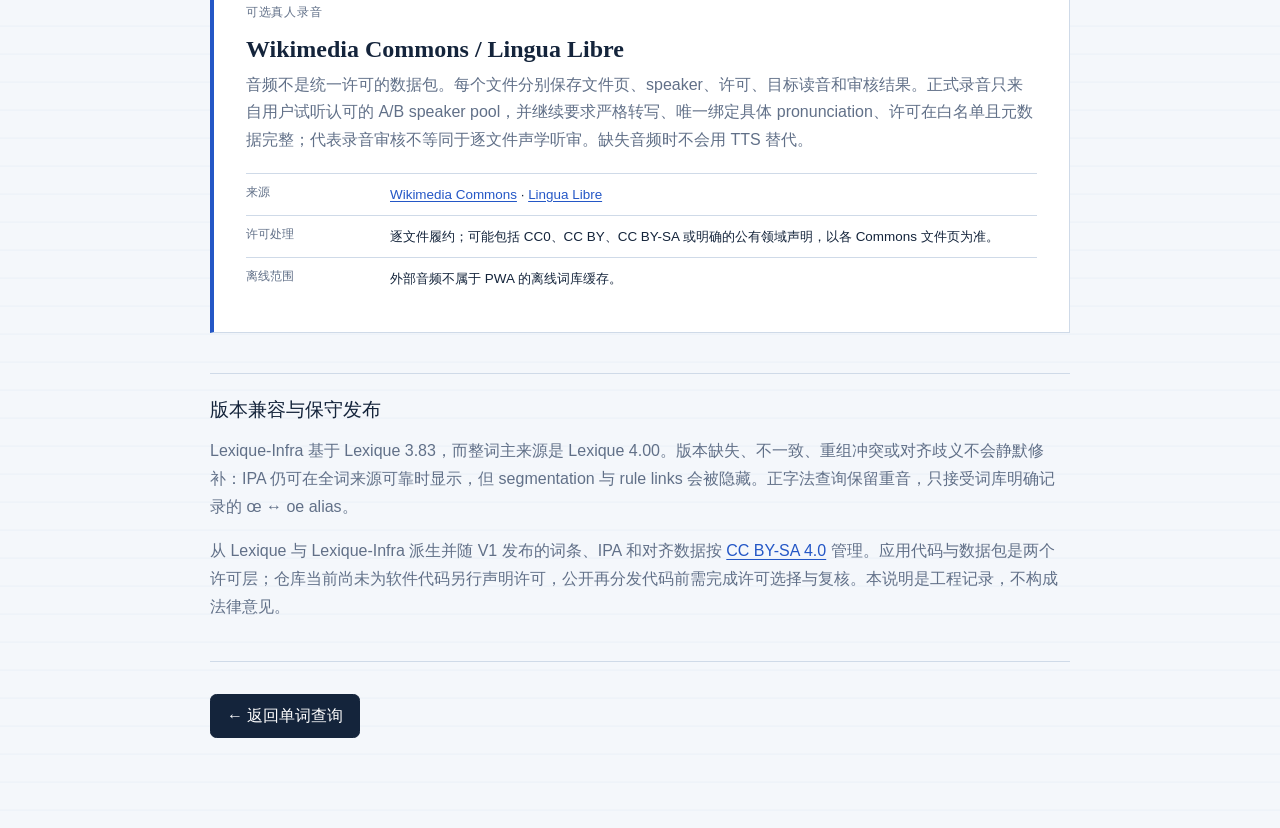
==== commit cc4887b5: "Publish approved human pronunciation audio" ====
--- a/sources.html
+++ b/sources.html
@@ -62,7 +62,7 @@
     <article class="source-card">
       <p class="source-role">可选真人录音</p>
       <h2>Wikimedia Commons / Lingua Libre</h2>
-      <p>音频不是统一许可的数据包。每个文件分别保存文件页、作者或 speaker、许可、目标读音和审核结果；只有元数据完整，并经人工听审为合适的法国标准法语录音后才会显示。缺失音频时不会用 TTS 替代。</p>
+      <p>音频不是统一许可的数据包。每个文件分别保存文件页、speaker、许可、目标读音和审核结果。正式录音只来自用户试听认可的 A/B speaker pool，并继续要求严格转写、唯一绑定具体 pronunciation、许可在白名单且元数据完整；代表录音审核不等同于逐文件声学听审。缺失音频时不会用 TTS 替代。</p>
       <dl>
         <div><dt>来源</dt><dd><a href="https://commons.wikimedia.org/" rel="noreferrer">Wikimedia Commons</a> · <a href="https://lingualibre.org/" rel="noreferrer">Lingua Libre</a></dd></div>
         <div><dt>许可处理</dt><dd>逐文件履约；可能包括 CC0、CC BY、CC BY-SA 或明确的公有领域声明，以各 Commons 文件页为准。</dd></div>
--- a/style.css
+++ b/style.css
@@ -321,9 +321,12 @@
 .rule-cue { position: absolute; inset: auto 0 0; transform: translateY(100%); padding: 0.28rem; background: var(--rule-blue); color: white; font-size: 0.62rem; transition: transform 160ms ease; }
 .segment.rule:hover .rule-cue, .segment.rule:focus-visible .rule-cue, .segment.silent:hover .rule-cue, .segment.silent:focus-visible .rule-cue { transform: translateY(0); }
 
-.audio-block { margin: 0 clamp(1.6rem, 4vw, 3rem) 2rem; padding: 1rem; border: 1px solid var(--hairline); background: var(--paper); }
+.audio-block { width: min(31rem, 100%); margin-top: 1rem; padding: 0.85rem; border: 1px solid var(--hairline); border-radius: 0.45rem; background: var(--paper); }
 .audio-block audio { width: 100%; }
 .audio-block p { margin: 0.5rem 0 0; color: var(--muted); font-size: 0.75rem; }
+.audio-label { display: flex; align-items: baseline; justify-content: space-between; gap: 0.8rem; margin-bottom: 0.55rem; }
+.audio-label strong { color: var(--ink); font-size: 0.82rem; }
+.audio-label span { color: var(--muted); font-size: 0.68rem; }
 
 .quick-rules { padding: 0 clamp(1.6rem, 4vw, 3rem) clamp(2.2rem, 5vw, 3.8rem); }
 .quick-rules-heading { margin-bottom: 1.2rem; }
@@ -457,6 +460,7 @@
   body { background-size: 100% 1.55rem; }
   .site-header, main, footer { width: min(100% - 1.5rem, 1180px); }
   .site-header { min-height: 5.4rem; }
+  .audio-block { width: 100%; }
   .brand small { display: none; }
   .quiet-button { padding: 0.5rem 0.65rem; font-size: 0.75rem; }
   .lookup-hero { min-height: 0; padding: 2.8rem 0 2.4rem; }
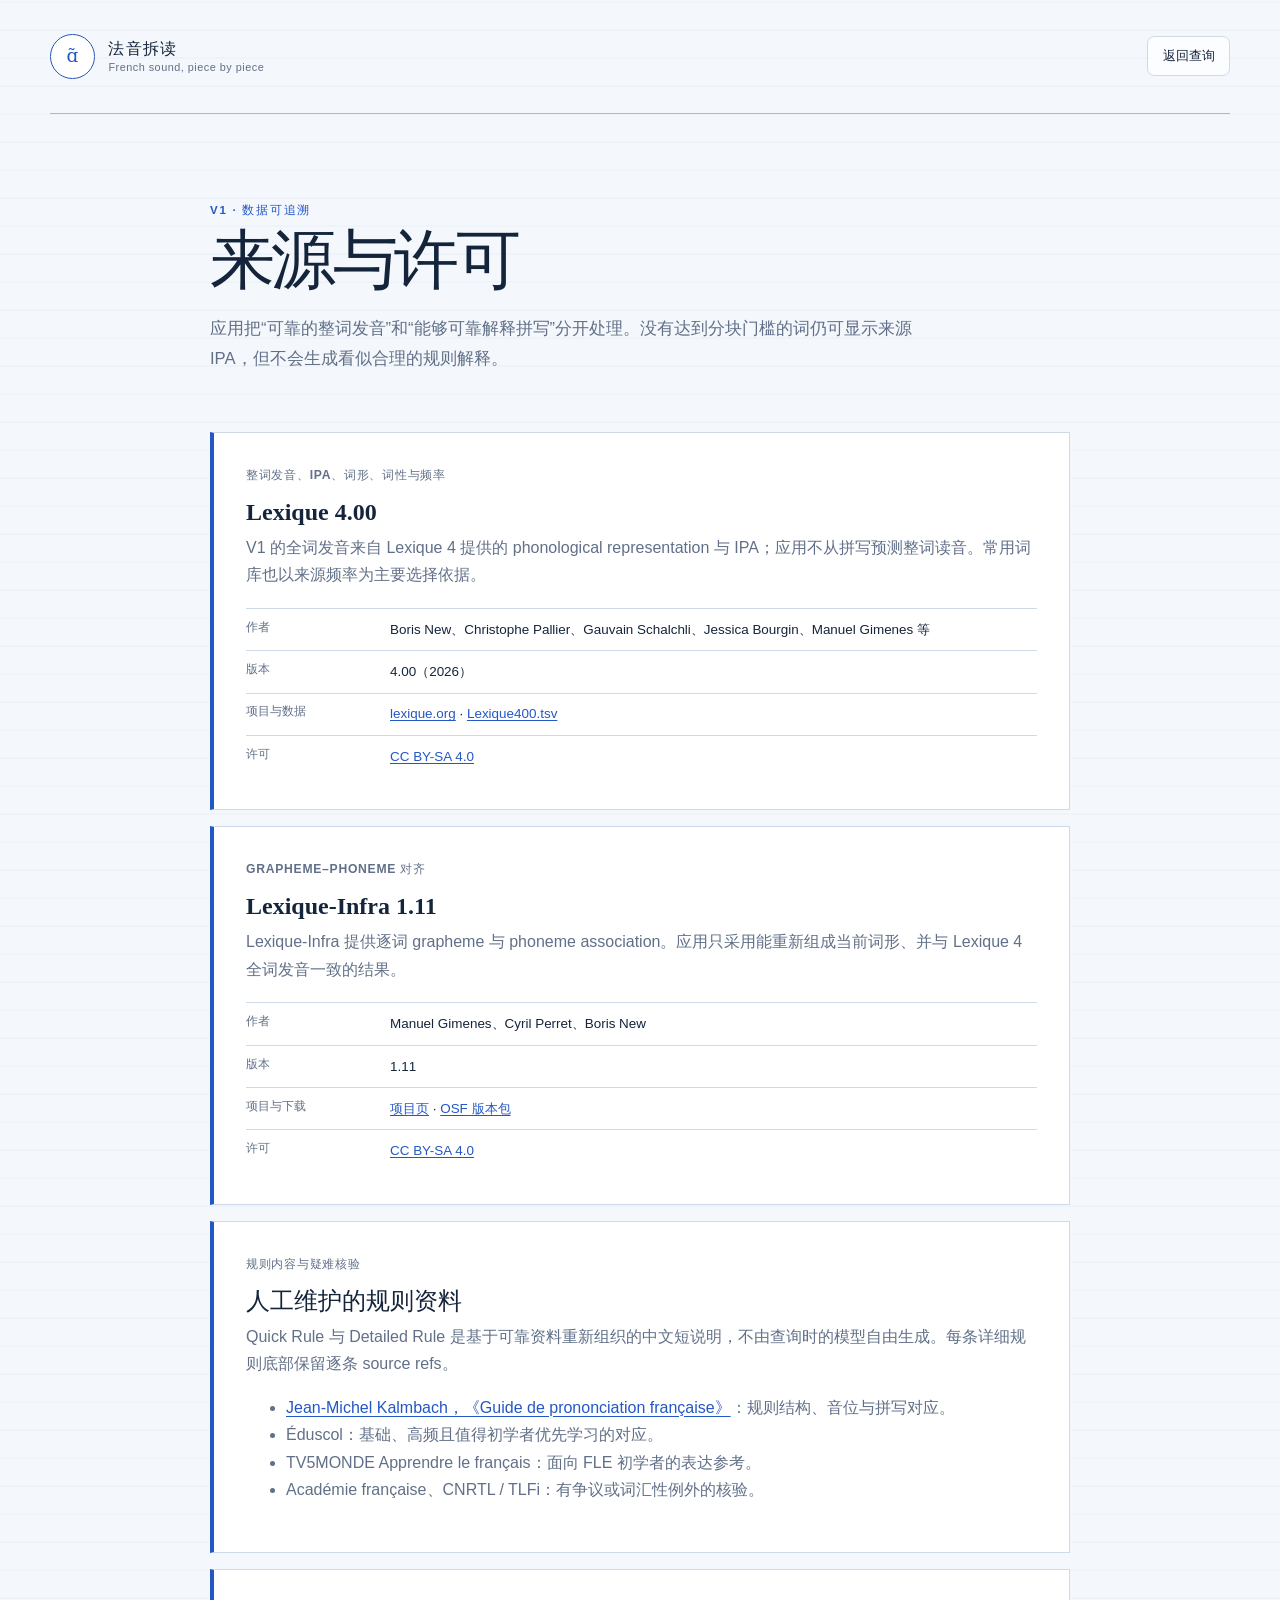
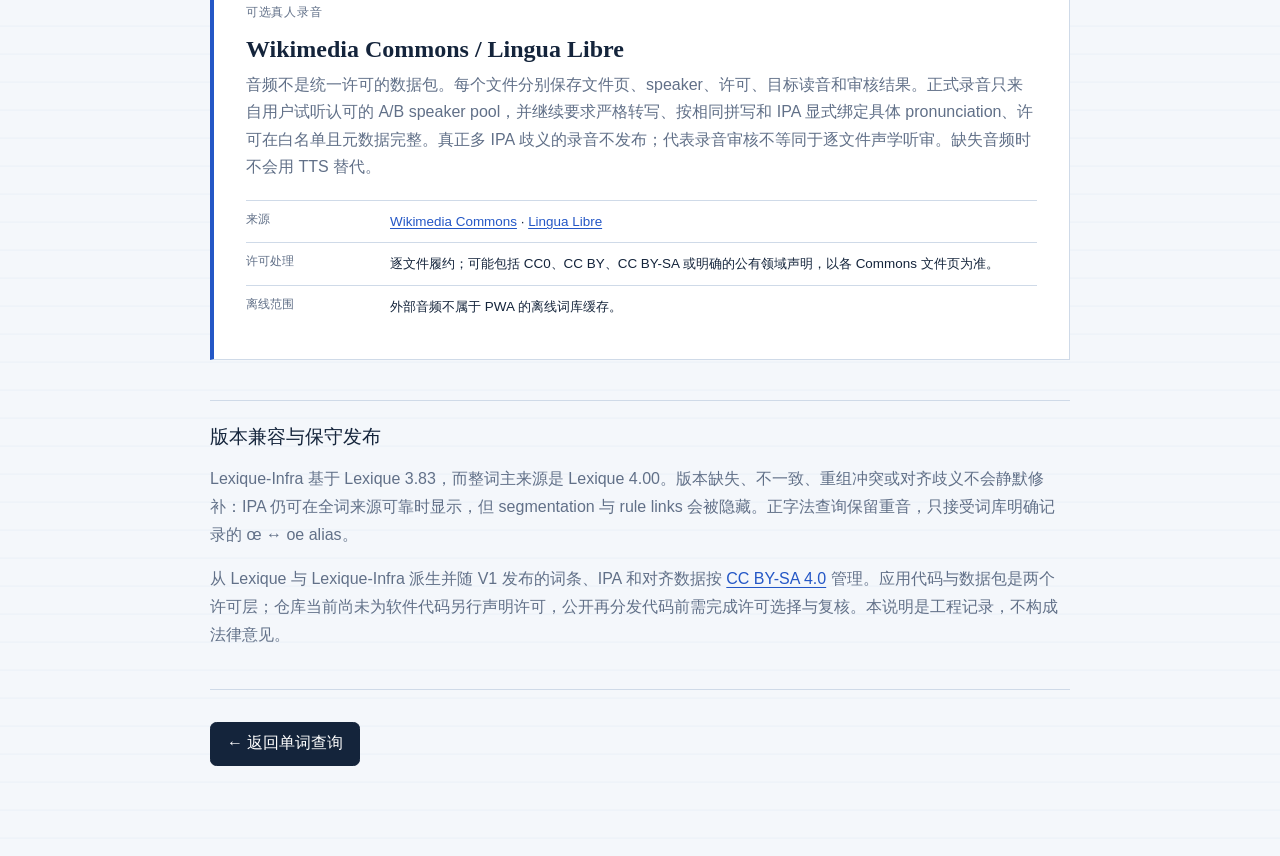
==== commit fc1b28f2: "Publish shared approved human audio" ====
--- a/sources.html
+++ b/sources.html
@@ -62,7 +62,7 @@
     <article class="source-card">
       <p class="source-role">可选真人录音</p>
       <h2>Wikimedia Commons / Lingua Libre</h2>
-      <p>音频不是统一许可的数据包。每个文件分别保存文件页、speaker、许可、目标读音和审核结果。正式录音只来自用户试听认可的 A/B speaker pool，并继续要求严格转写、唯一绑定具体 pronunciation、许可在白名单且元数据完整；代表录音审核不等同于逐文件声学听审。缺失音频时不会用 TTS 替代。</p>
+      <p>音频不是统一许可的数据包。每个文件分别保存文件页、speaker、许可、目标读音和审核结果。正式录音只来自用户试听认可的 A/B speaker pool，并继续要求严格转写、按相同拼写和 IPA 显式绑定具体 pronunciation、许可在白名单且元数据完整。真正多 IPA 歧义的录音不发布；代表录音审核不等同于逐文件声学听审。缺失音频时不会用 TTS 替代。</p>
       <dl>
         <div><dt>来源</dt><dd><a href="https://commons.wikimedia.org/" rel="noreferrer">Wikimedia Commons</a> · <a href="https://lingualibre.org/" rel="noreferrer">Lingua Libre</a></dd></div>
         <div><dt>许可处理</dt><dd>逐文件履约；可能包括 CC0、CC BY、CC BY-SA 或明确的公有领域声明，以各 Commons 文件页为准。</dd></div>
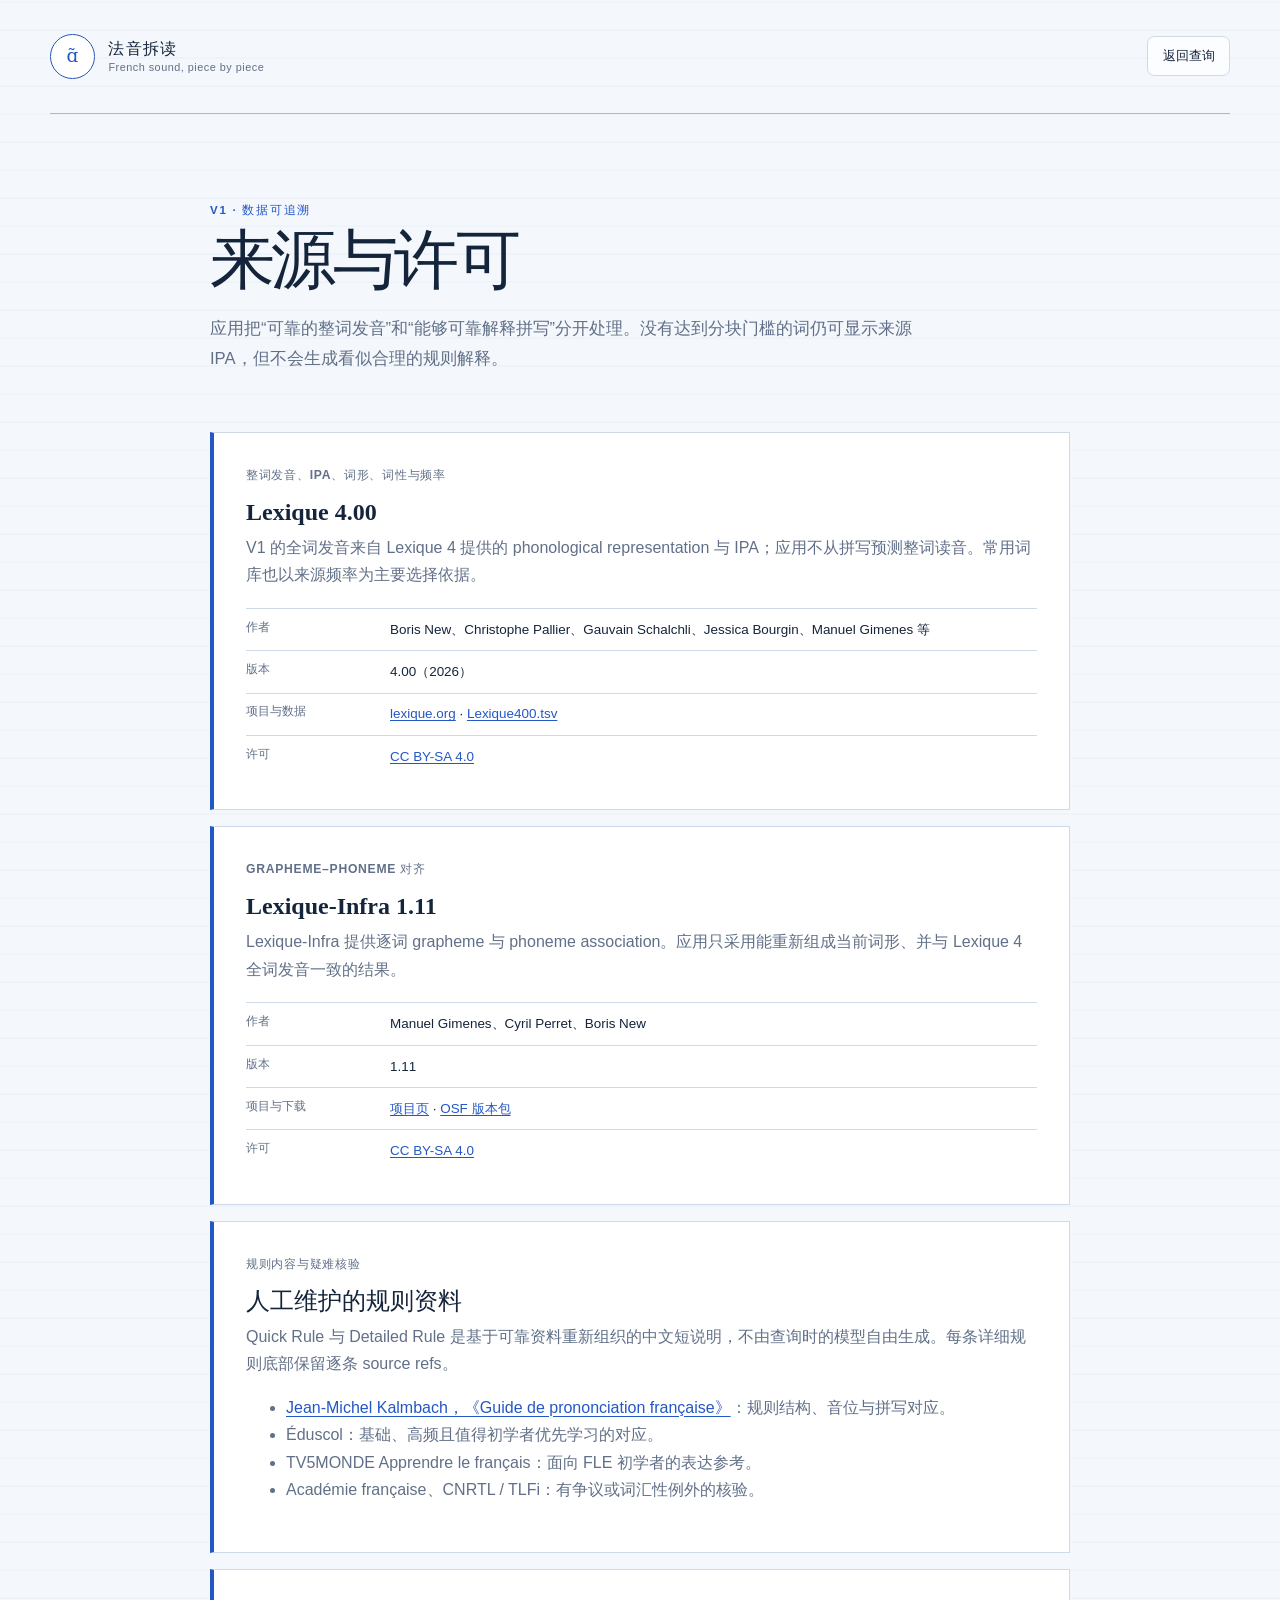
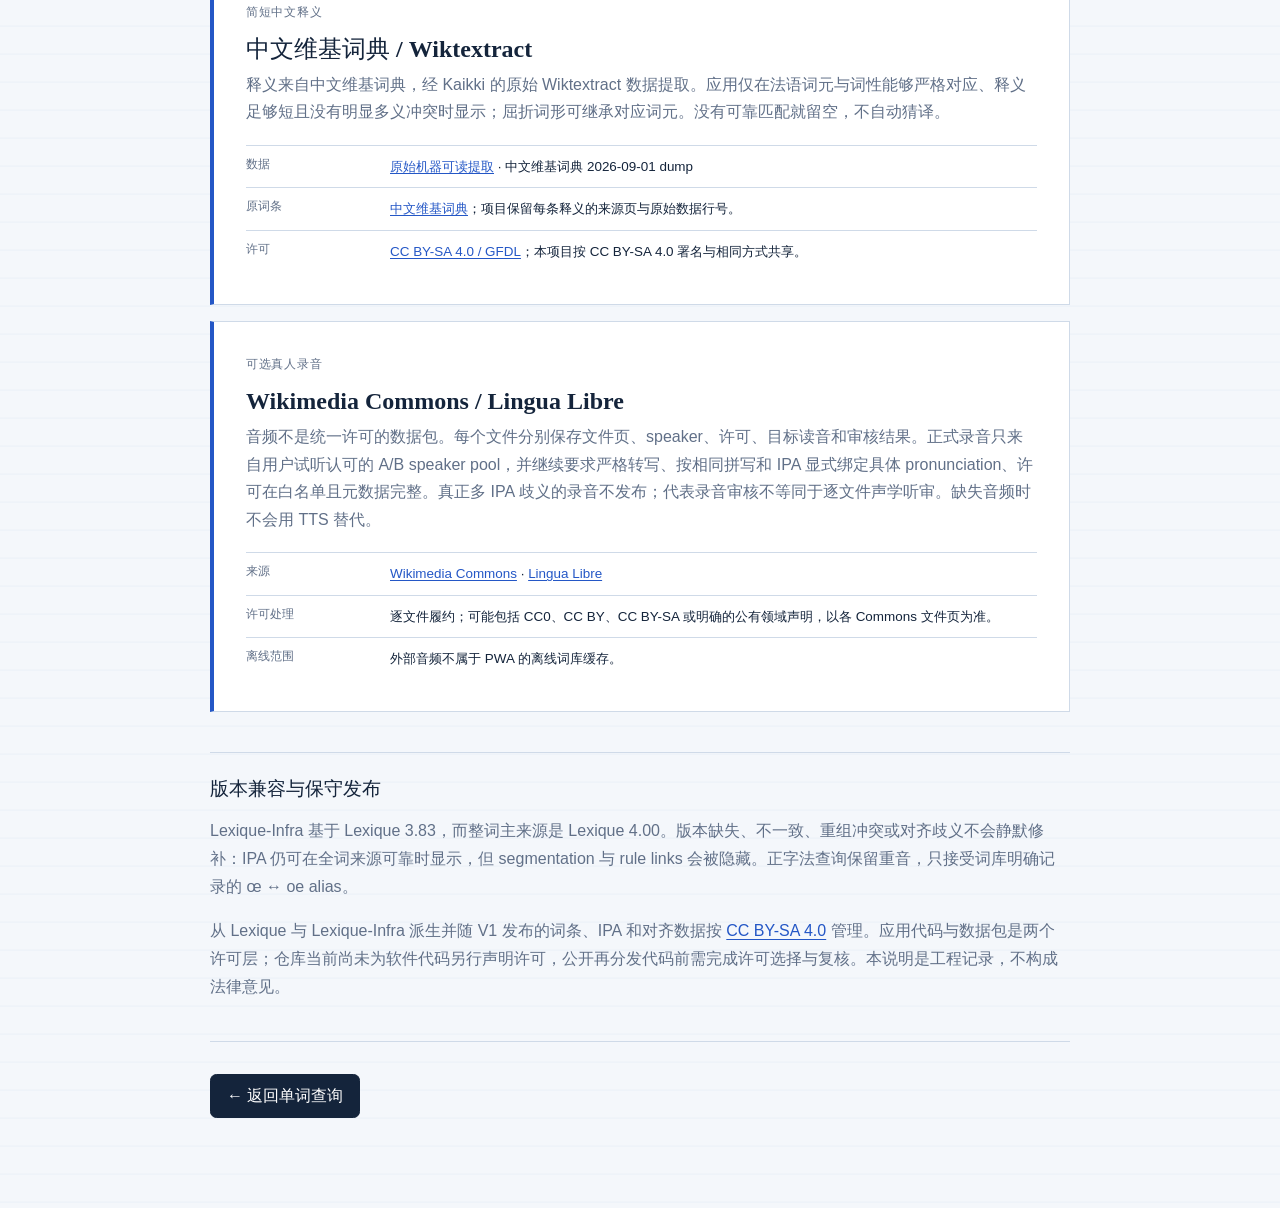
==== commit 9ca3cf8c: "Publish Chinese quick glosses" ====
--- a/sources.html
+++ b/sources.html
@@ -7,7 +7,7 @@
   <meta name="description" content="法音拆读 V1 的数据来源、许可、筛选原则和已知限制。">
   <title>来源与许可 · 法音拆读</title>
   <link rel="icon" href="icon.svg" type="image/svg+xml">
-  <link rel="stylesheet" href="style.css">
+  <link rel="stylesheet" href="style.css?v=20260923-gloss-1">
 </head>
 <body>
   <a class="skip-link" href="#sources">跳到来源正文</a>
@@ -60,6 +60,17 @@
     </article>
 
     <article class="source-card">
+      <p class="source-role">简短中文释义</p>
+      <h2>中文维基词典 / Wiktextract</h2>
+      <p>释义来自中文维基词典，经 Kaikki 的原始 Wiktextract 数据提取。应用仅在法语词元与词性能够严格对应、释义足够短且没有明显多义冲突时显示；屈折词形可继承对应词元。没有可靠匹配就留空，不自动猜译。</p>
+      <dl>
+        <div><dt>数据</dt><dd><a href="https://kaikki.org/zhwiktionary/rawdata.html" rel="noreferrer">原始机器可读提取</a> · 中文维基词典 2026-09-01 dump</dd></div>
+        <div><dt>原词条</dt><dd><a href="https://zh.wiktionary.org/" rel="noreferrer">中文维基词典</a>；项目保留每条释义的来源页与原始数据行号。</dd></div>
+        <div><dt>许可</dt><dd><a href="https://zh.wiktionary.org/wiki/Wiktionary:%E7%89%88%E6%9D%83%E4%BF%A1%E6%81%AF" rel="noreferrer">CC BY-SA 4.0 / GFDL</a>；本项目按 CC BY-SA 4.0 署名与相同方式共享。</dd></div>
+      </dl>
+    </article>
+
+    <article class="source-card">
       <p class="source-role">可选真人录音</p>
       <h2>Wikimedia Commons / Lingua Libre</h2>
       <p>音频不是统一许可的数据包。每个文件分别保存文件页、speaker、许可、目标读音和审核结果。正式录音只来自用户试听认可的 A/B speaker pool，并继续要求严格转写、按相同拼写和 IPA 显式绑定具体 pronunciation、许可在白名单且元数据完整。真正多 IPA 歧义的录音不发布；代表录音审核不等同于逐文件声学听审。缺失音频时不会用 TTS 替代。</p>
--- a/style.css
+++ b/style.css
@@ -257,6 +257,9 @@
   letter-spacing: -0.065em;
 }
 .ipa { margin: 0.8rem 0 0; color: var(--rule-blue); font: 400 clamp(1.7rem, 3.6vw, 3rem)/1.1 var(--phonetic); letter-spacing: 0.015em; }
+.quick-gloss { display: flex; flex-wrap: wrap; align-items: baseline; gap: 0.35rem; margin-top: 0.65rem; color: var(--muted); font-size: clamp(0.85rem, 1.7vw, 1rem); line-height: 1.5; }
+.quick-gloss small { margin-right: 0.35rem; font-size: 0.76em; }
+.gloss-separator { color: #aab5c4; }
 
 .word-status { display: inline-flex; align-items: center; border-radius: 999px; padding: 0.28rem 0.58rem; background: #e9f4ef; color: var(--success); font-size: 0.7rem; font-weight: 760; letter-spacing: 0.04em; }
 .word-status.uncertain { background: var(--danger-soft); color: var(--danger); }
